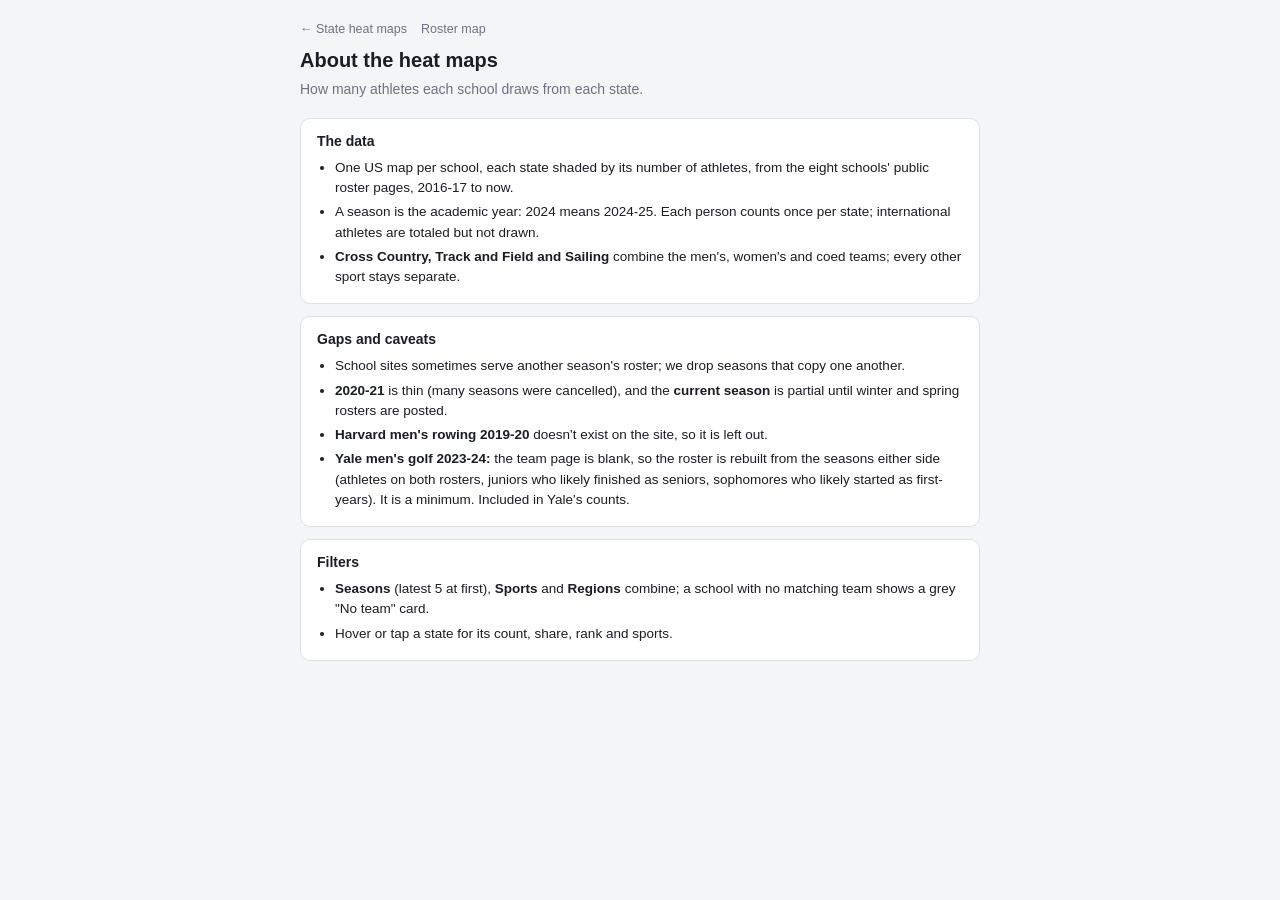
==== docs/about-heatmaps.html @ c9c3e781 "Split about sections for the two" ====
<!DOCTYPE html>
<html lang="en">
<head>
<meta charset="utf-8" />
<meta name="viewport" content="width=device-width, initial-scale=1.0" />
<title>About the heat maps: Ivy League Roster Construction</title>
<link rel="icon" href="data:," />
<style>
  :root { --bg: #f4f5f7; --panel: #ffffff; --border: #dfe1e6; --text: #1a1d24; --dim: #6b7280; }
  * { box-sizing: border-box; }
  body { margin: 0; background: var(--bg); color: var(--text); line-height: 1.5;
         font-family: -apple-system, BlinkMacSystemFont, "Segoe UI", Roboto, Helvetica, Arial, sans-serif; }
  main { max-width: 720px; margin: 0 auto; padding: 20px 20px 48px; }
  nav { display: flex; gap: 14px; font-size: 12.5px; }
  nav a { color: var(--dim); text-decoration: none; }
  nav a:hover { color: var(--text); }
  h1 { margin: 6px 0 4px; font-size: 20px; }
  .lede { margin: 0 0 18px; color: var(--dim); font-size: 14px; }
  section { background: var(--panel); border: 1px solid var(--border); border-radius: 10px; padding: 12px 16px; margin-bottom: 12px; }
  h2 { margin: 0 0 6px; font-size: 14px; }
  p, li { font-size: 13.5px; margin: 4px 0; }
  ul { margin: 4px 0; padding-left: 18px; }
  a { color: inherit; }
  b { font-weight: 600; }
</style>
</head>
<body>
<main>
  <nav><a href="heatmaps.html">&larr; State heat maps</a><a href="index.html">Roster map</a></nav>
  <h1>About the heat maps</h1>
  <p class="lede">How many athletes each school draws from each state.</p>

  <section>
    <h2>The data</h2>
    <ul>
      <li>One US map per school, each state shaded by its number of athletes, from the eight schools' public roster pages, 2016-17 to now.</li>
      <li>A season is the academic year: 2024 means 2024-25. Each person counts once per state; international athletes are totaled but not drawn.</li>
      <li><b>Cross Country, Track and Field and Sailing</b> combine the men's, women's and coed teams; every other sport stays separate.</li>
    </ul>
  </section>

  <section>
    <h2>Gaps and caveats</h2>
    <ul>
      <li>School sites sometimes serve another season's roster; we drop seasons that copy one another.</li>
      <li><b>2020-21</b> is thin (many seasons were cancelled), and the <b>current season</b> is partial until winter and spring rosters are posted.</li>
      <li><b>Harvard men's rowing 2019-20</b> doesn't exist on the site, so it is left out.</li>
      <li id="inferred"><b>Yale men's golf 2023-24:</b> the team page is blank, so the roster is rebuilt from the seasons either side (athletes on both rosters, juniors who likely finished as seniors, sophomores who likely started as first-years). It is a minimum. Included in Yale's counts.</li>
    </ul>
  </section>

  <section>
    <h2>Filters</h2>
    <ul>
      <li><b>Seasons</b> (latest 5 at first), <b>Sports</b> and <b>Regions</b> combine; a school with no matching team shows a grey "No team" card.</li>
      <li>Hover or tap a state for its count, share, rank and sports.</li>
    </ul>
  </section>
</main>
</body>
</html>
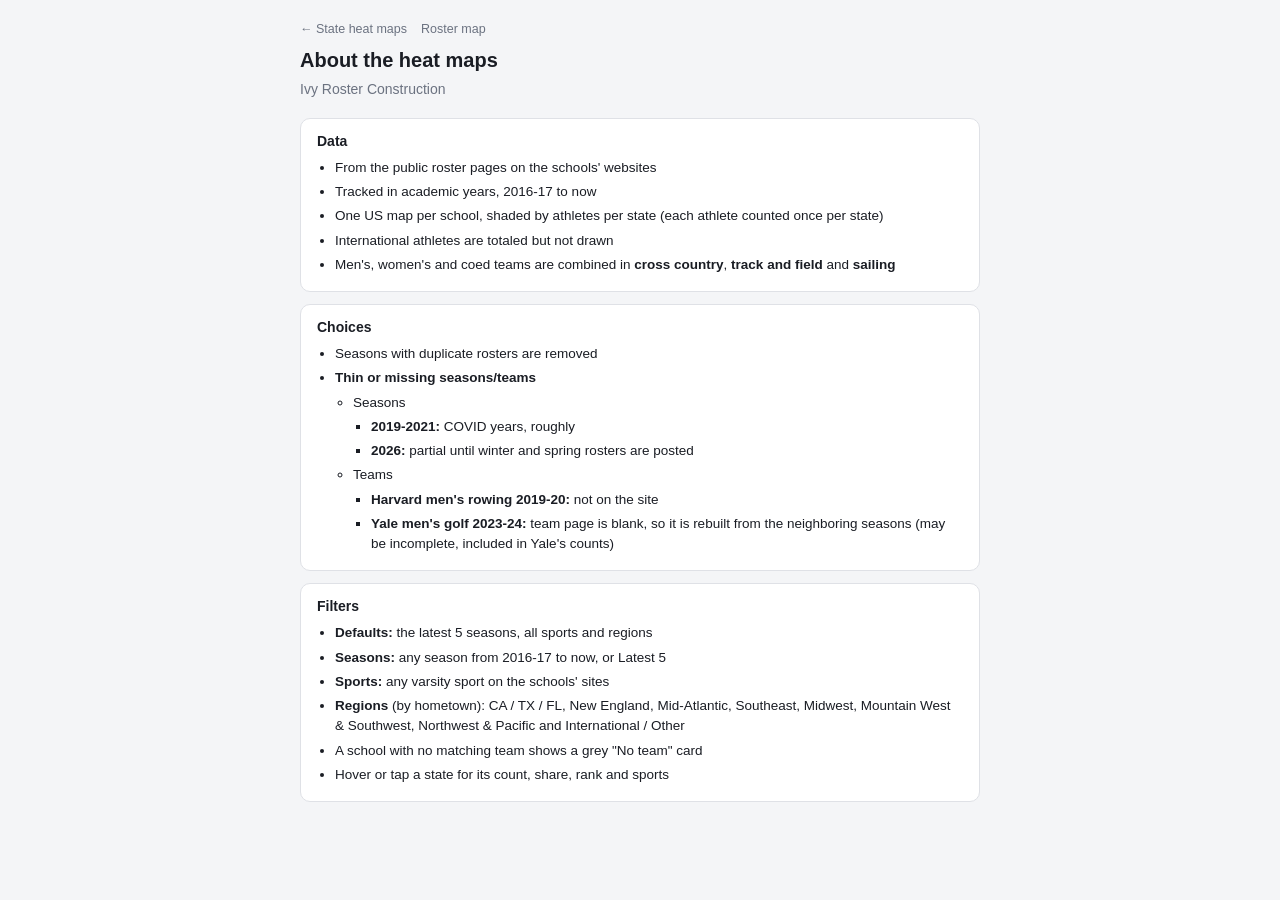
==== commit d8fede12: "Updated Info about Maps" ====
--- a/docs/about-heatmaps.html
+++ b/docs/about-heatmaps.html
@@ -28,32 +28,51 @@
 <main>
   <nav><a href="heatmaps.html">&larr; State heat maps</a><a href="index.html">Roster map</a></nav>
   <h1>About the heat maps</h1>
-  <p class="lede">How many athletes each school draws from each state.</p>
+  <p class="lede">Ivy Roster Construction</p>
 
   <section>
-    <h2>The data</h2>
+    <h2>Data</h2>
     <ul>
-      <li>One US map per school, each state shaded by its number of athletes, from the eight schools' public roster pages, 2016-17 to now.</li>
-      <li>A season is the academic year: 2024 means 2024-25. Each person counts once per state; international athletes are totaled but not drawn.</li>
-      <li><b>Cross Country, Track and Field and Sailing</b> combine the men's, women's and coed teams; every other sport stays separate.</li>
+      <li>From the public roster pages on the schools' websites</li>
+      <li>Tracked in academic years, 2016-17 to now</li>
+      <li>One US map per school, shaded by athletes per state (each athlete counted once per state)</li>
+      <li>International athletes are totaled but not drawn</li>
+      <li>Men's, women's and coed teams are combined in <b>cross country</b>, <b>track and field</b> and <b>sailing</b></li>
     </ul>
   </section>
 
   <section>
-    <h2>Gaps and caveats</h2>
+    <h2>Choices</h2>
     <ul>
-      <li>School sites sometimes serve another season's roster; we drop seasons that copy one another.</li>
-      <li><b>2020-21</b> is thin (many seasons were cancelled), and the <b>current season</b> is partial until winter and spring rosters are posted.</li>
-      <li><b>Harvard men's rowing 2019-20</b> doesn't exist on the site, so it is left out.</li>
-      <li id="inferred"><b>Yale men's golf 2023-24:</b> the team page is blank, so the roster is rebuilt from the seasons either side (athletes on both rosters, juniors who likely finished as seniors, sophomores who likely started as first-years). It is a minimum. Included in Yale's counts.</li>
+      <li>Seasons with duplicate rosters are removed</li>
+      <li><b>Thin or missing seasons/teams</b>
+        <ul>
+          <li>Seasons
+            <ul>
+              <li><b>2019-2021:</b> COVID years, roughly</li>
+              <li><b>2026:</b> partial until winter and spring rosters are posted</li>
+            </ul>
+          </li>
+          <li>Teams
+            <ul>
+              <li><b>Harvard men's rowing 2019-20:</b> not on the site</li>
+              <li id="inferred"><b>Yale men's golf 2023-24:</b> team page is blank, so it is rebuilt from the neighboring seasons (may be incomplete, included in Yale's counts)</li>
+            </ul>
+          </li>
+        </ul>
+      </li>
     </ul>
   </section>
 
   <section>
     <h2>Filters</h2>
     <ul>
-      <li><b>Seasons</b> (latest 5 at first), <b>Sports</b> and <b>Regions</b> combine; a school with no matching team shows a grey "No team" card.</li>
-      <li>Hover or tap a state for its count, share, rank and sports.</li>
+      <li><b>Defaults:</b> the latest 5 seasons, all sports and regions</li>
+      <li><b>Seasons:</b> any season from 2016-17 to now, or Latest 5</li>
+      <li><b>Sports:</b> any varsity sport on the schools' sites</li>
+      <li><b>Regions</b> (by hometown): CA / TX / FL, New England, Mid-Atlantic, Southeast, Midwest, Mountain West &amp; Southwest, Northwest &amp; Pacific and International / Other</li>
+      <li>A school with no matching team shows a grey "No team" card</li>
+      <li>Hover or tap a state for its count, share, rank and sports</li>
     </ul>
   </section>
 </main>
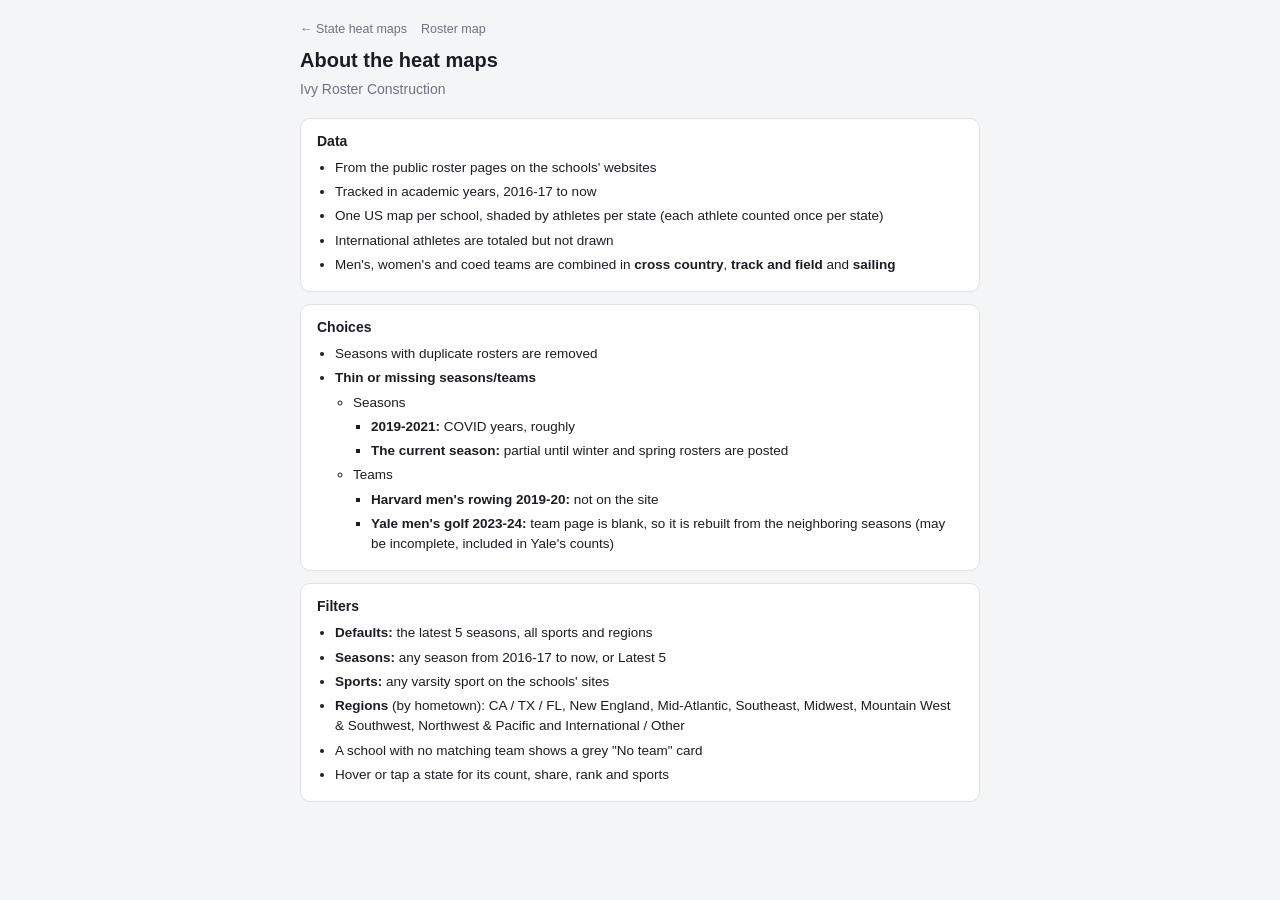
==== commit 70a2eac3: "Fixed hometowns" ====
--- a/docs/about-heatmaps.html
+++ b/docs/about-heatmaps.html
@@ -5,24 +5,7 @@
 <meta name="viewport" content="width=device-width, initial-scale=1.0" />
 <title>About the heat maps: Ivy League Roster Construction</title>
 <link rel="icon" href="data:," />
-<style>
-  :root { --bg: #f4f5f7; --panel: #ffffff; --border: #dfe1e6; --text: #1a1d24; --dim: #6b7280; }
-  * { box-sizing: border-box; }
-  body { margin: 0; background: var(--bg); color: var(--text); line-height: 1.5;
-         font-family: -apple-system, BlinkMacSystemFont, "Segoe UI", Roboto, Helvetica, Arial, sans-serif; }
-  main { max-width: 720px; margin: 0 auto; padding: 20px 20px 48px; }
-  nav { display: flex; gap: 14px; font-size: 12.5px; }
-  nav a { color: var(--dim); text-decoration: none; }
-  nav a:hover { color: var(--text); }
-  h1 { margin: 6px 0 4px; font-size: 20px; }
-  .lede { margin: 0 0 18px; color: var(--dim); font-size: 14px; }
-  section { background: var(--panel); border: 1px solid var(--border); border-radius: 10px; padding: 12px 16px; margin-bottom: 12px; }
-  h2 { margin: 0 0 6px; font-size: 14px; }
-  p, li { font-size: 13.5px; margin: 4px 0; }
-  ul { margin: 4px 0; padding-left: 18px; }
-  a { color: inherit; }
-  b { font-weight: 600; }
-</style>
+<link rel="stylesheet" href="about.css?v=6bdb219f" />
 </head>
 <body>
 <main>
@@ -50,7 +33,7 @@
           <li>Seasons
             <ul>
               <li><b>2019-2021:</b> COVID years, roughly</li>
-              <li><b>2026:</b> partial until winter and spring rosters are posted</li>
+              <li><b>The current season:</b> partial until winter and spring rosters are posted</li>
             </ul>
           </li>
           <li>Teams
--- a/docs/about.css
+++ b/docs/about.css
@@ -0,0 +1,16 @@
+:root { --bg: #f4f5f7; --panel: #ffffff; --border: #dfe1e6; --text: #1a1d24; --dim: #6b7280; }
+* { box-sizing: border-box; }
+body { margin: 0; background: var(--bg); color: var(--text); line-height: 1.5;
+       font-family: -apple-system, BlinkMacSystemFont, "Segoe UI", Roboto, Helvetica, Arial, sans-serif; }
+main { max-width: 720px; margin: 0 auto; padding: 20px 20px 48px; }
+nav { display: flex; gap: 14px; font-size: 12.5px; }
+nav a { color: var(--dim); text-decoration: none; }
+nav a:hover { color: var(--text); }
+h1 { margin: 6px 0 4px; font-size: 20px; }
+.lede { margin: 0 0 18px; color: var(--dim); font-size: 14px; }
+section { background: var(--panel); border: 1px solid var(--border); border-radius: 10px; padding: 12px 16px; margin-bottom: 12px; }
+h2 { margin: 0 0 6px; font-size: 14px; }
+p, li { font-size: 13.5px; margin: 4px 0; }
+ul { margin: 4px 0; padding-left: 18px; }
+a { color: inherit; }
+b { font-weight: 600; }
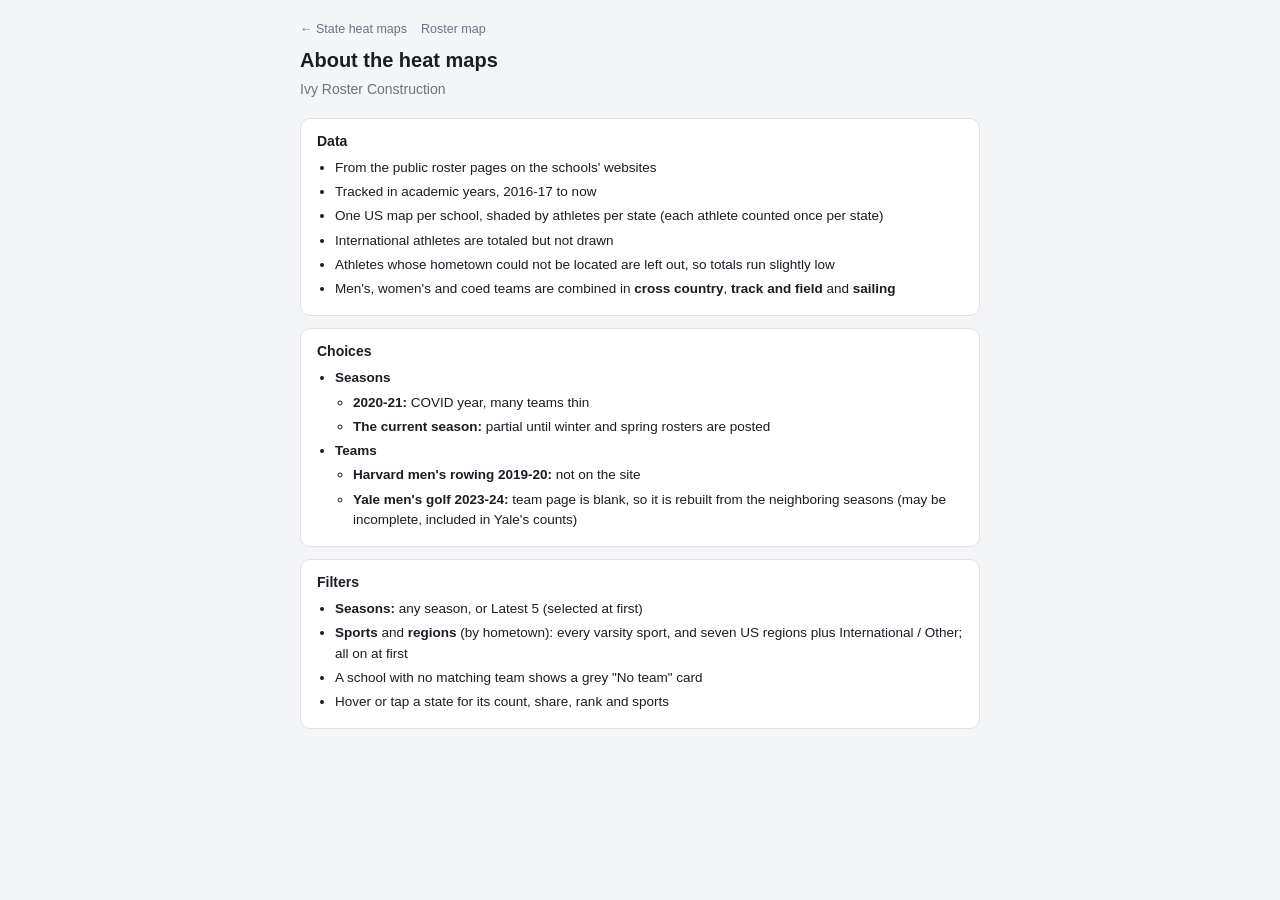
==== commit 286c069c: "Updated heatmap issues and added shared stylesheet" ====
--- a/docs/about-heatmaps.html
+++ b/docs/about-heatmaps.html
@@ -5,7 +5,8 @@
 <meta name="viewport" content="width=device-width, initial-scale=1.0" />
 <title>About the heat maps: Ivy League Roster Construction</title>
 <link rel="icon" href="data:," />
-<link rel="stylesheet" href="about.css?v=6bdb219f" />
+<link rel="stylesheet" href="shared.css?v=e5089319" />
+<link rel="stylesheet" href="about.css?v=fe382462" />
 </head>
 <body>
 <main>
@@ -20,6 +21,7 @@
       <li>Tracked in academic years, 2016-17 to now</li>
       <li>One US map per school, shaded by athletes per state (each athlete counted once per state)</li>
       <li>International athletes are totaled but not drawn</li>
+      <li>Athletes whose hometown could not be located are left out, so totals run slightly low</li>
       <li>Men's, women's and coed teams are combined in <b>cross country</b>, <b>track and field</b> and <b>sailing</b></li>
     </ul>
   </section>
@@ -27,21 +29,16 @@
   <section>
     <h2>Choices</h2>
     <ul>
-      <li>Seasons with duplicate rosters are removed</li>
-      <li><b>Thin or missing seasons/teams</b>
+      <li><b>Seasons</b>
         <ul>
-          <li>Seasons
-            <ul>
-              <li><b>2019-2021:</b> COVID years, roughly</li>
-              <li><b>The current season:</b> partial until winter and spring rosters are posted</li>
-            </ul>
-          </li>
-          <li>Teams
-            <ul>
-              <li><b>Harvard men's rowing 2019-20:</b> not on the site</li>
-              <li id="inferred"><b>Yale men's golf 2023-24:</b> team page is blank, so it is rebuilt from the neighboring seasons (may be incomplete, included in Yale's counts)</li>
-            </ul>
-          </li>
+          <li><b>2020-21:</b> COVID year, many teams thin</li>
+          <li><b>The current season:</b> partial until winter and spring rosters are posted</li>
+        </ul>
+      </li>
+      <li><b>Teams</b>
+        <ul>
+          <li><b>Harvard men's rowing 2019-20:</b> not on the site</li>
+          <li id="inferred"><b>Yale men's golf 2023-24:</b> team page is blank, so it is rebuilt from the neighboring seasons (may be incomplete, included in Yale's counts)</li>
         </ul>
       </li>
     </ul>
@@ -50,10 +47,8 @@
   <section>
     <h2>Filters</h2>
     <ul>
-      <li><b>Defaults:</b> the latest 5 seasons, all sports and regions</li>
-      <li><b>Seasons:</b> any season from 2016-17 to now, or Latest 5</li>
-      <li><b>Sports:</b> any varsity sport on the schools' sites</li>
-      <li><b>Regions</b> (by hometown): CA / TX / FL, New England, Mid-Atlantic, Southeast, Midwest, Mountain West &amp; Southwest, Northwest &amp; Pacific and International / Other</li>
+      <li><b>Seasons:</b> any season, or Latest 5 (selected at first)</li>
+      <li><b>Sports</b> and <b>regions</b> (by hometown): every varsity sport, and seven US regions plus International / Other; all on at first</li>
       <li>A school with no matching team shows a grey "No team" card</li>
       <li>Hover or tap a state for its count, share, rank and sports</li>
     </ul>
--- a/docs/shared.css
+++ b/docs/shared.css
@@ -0,0 +1,53 @@
+/* Base styles shared by every page (linked before each page's own stylesheet). */
+:root {
+  --bg: #f4f5f7;
+  --panel: #ffffff;
+  --panel-border: #dfe1e6;
+  --text: #1a1d24;
+  --text-dim: #6b7280;
+}
+
+* { box-sizing: border-box; }
+
+html, body {
+  margin: 0;
+  background: var(--bg);
+  color: var(--text);
+  font-family: -apple-system, BlinkMacSystemFont, "Segoe UI", Roboto, Helvetica, Arial, sans-serif;
+}
+
+.link-btn {
+  background: none;
+  border: none;
+  padding: 0;
+  color: var(--text-dim);
+  font: inherit;
+  font-size: 12px;
+  text-decoration: underline;
+  cursor: pointer;
+}
+.link-btn:hover { color: var(--text); }
+
+.about-btn {
+  display: inline-block;
+  padding: 3px 10px;
+  background: var(--panel);
+  border: 1px solid var(--panel-border);
+  border-radius: 8px;
+  color: var(--text);
+  font-size: 12px;
+  font-weight: 600;
+  text-decoration: none;
+}
+.about-btn:hover { border-color: #3a4256; }
+
+.chip {
+  border: 1px solid var(--panel-border);
+  border-radius: 999px;
+  background: #f0f1f4;
+  font-size: 12.5px;
+  color: var(--text);
+  cursor: pointer;
+  user-select: none;
+}
+.chip.off { opacity: 0.35; }
--- a/docs/about.css
+++ b/docs/about.css
@@ -1,14 +1,11 @@
-:root { --bg: #f4f5f7; --panel: #ffffff; --border: #dfe1e6; --text: #1a1d24; --dim: #6b7280; }
-* { box-sizing: border-box; }
-body { margin: 0; background: var(--bg); color: var(--text); line-height: 1.5;
-       font-family: -apple-system, BlinkMacSystemFont, "Segoe UI", Roboto, Helvetica, Arial, sans-serif; }
+body { line-height: 1.5; }
 main { max-width: 720px; margin: 0 auto; padding: 20px 20px 48px; }
 nav { display: flex; gap: 14px; font-size: 12.5px; }
-nav a { color: var(--dim); text-decoration: none; }
+nav a { color: var(--text-dim); text-decoration: none; }
 nav a:hover { color: var(--text); }
 h1 { margin: 6px 0 4px; font-size: 20px; }
-.lede { margin: 0 0 18px; color: var(--dim); font-size: 14px; }
-section { background: var(--panel); border: 1px solid var(--border); border-radius: 10px; padding: 12px 16px; margin-bottom: 12px; }
+.lede { margin: 0 0 18px; color: var(--text-dim); font-size: 14px; }
+section { background: var(--panel); border: 1px solid var(--panel-border); border-radius: 10px; padding: 12px 16px; margin-bottom: 12px; }
 h2 { margin: 0 0 6px; font-size: 14px; }
 p, li { font-size: 13.5px; margin: 4px 0; }
 ul { margin: 4px 0; padding-left: 18px; }
